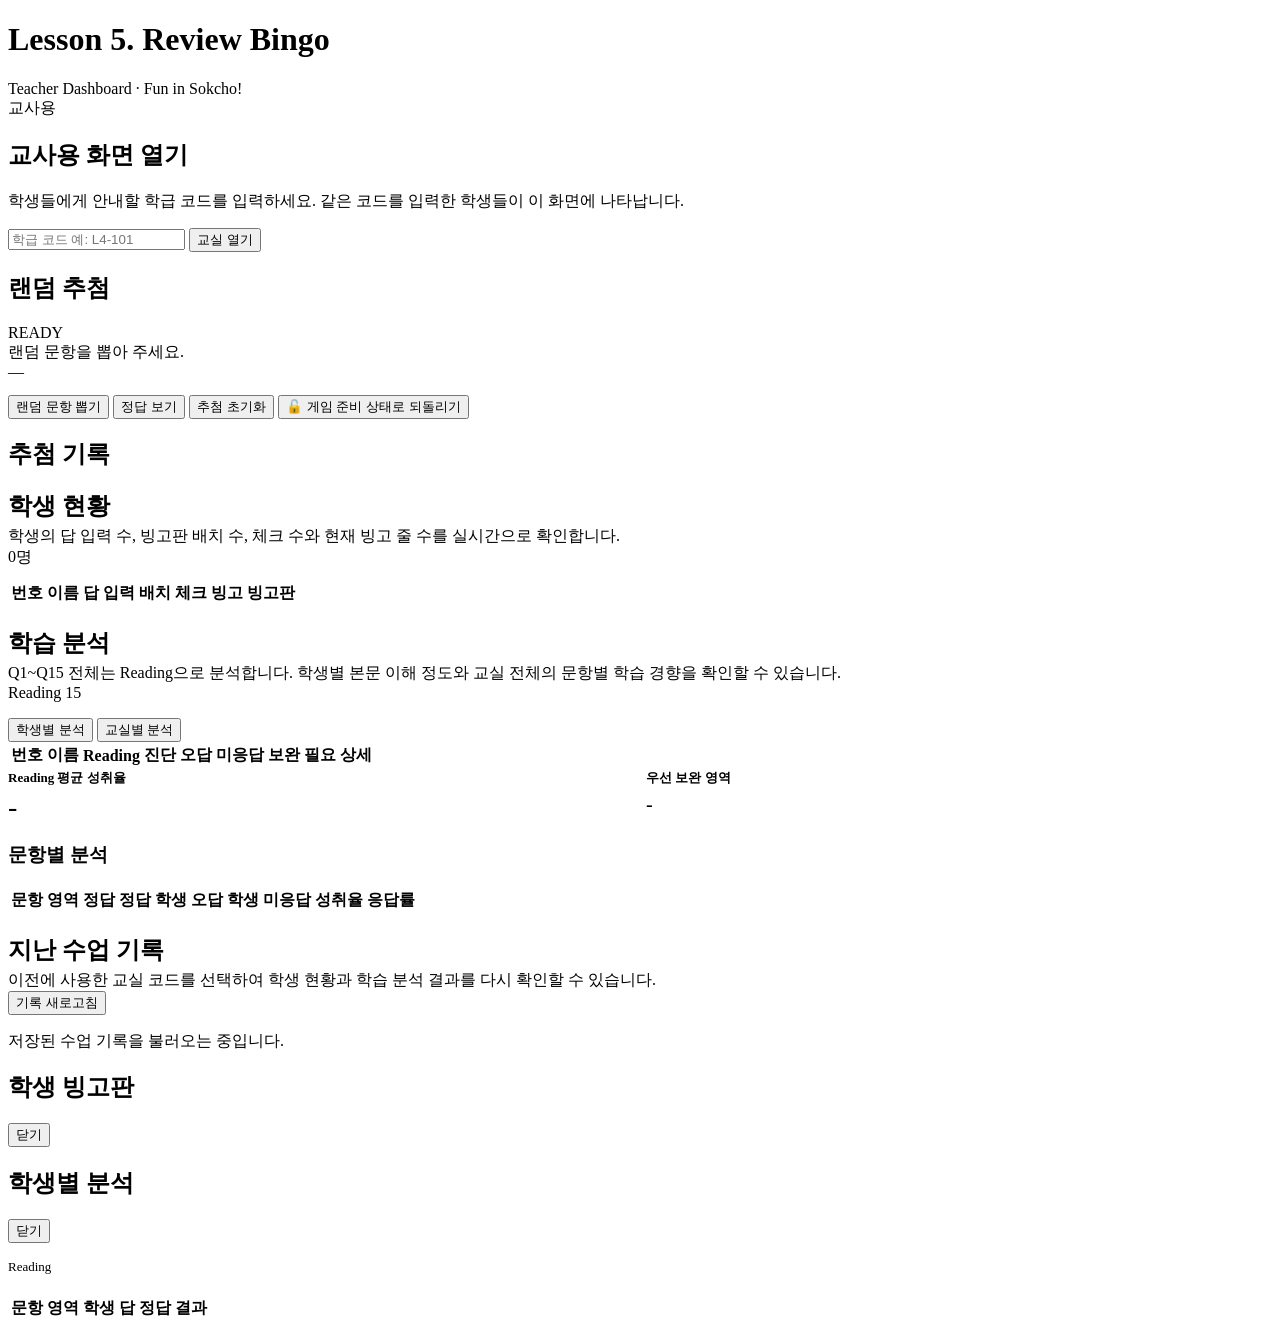
==== teacher.html @ b5d5d119 "Add files via upload" ====
<!doctype html>
<html lang="ko">

<head>
  <meta charset="utf-8">

  <meta
    name="viewport"
    content="width=device-width, initial-scale=1"
  >

  <title>
    Lesson 5. Review Bingo - Teacher
  </title>

  <link
    rel="stylesheet"
    href="./css/style.css"
  >
</head>


<body>

<div class="container">


  <!-- =========================
       상단 제목
  ========================== -->

  <header>

    <div>

      <h1>
        Lesson 5. Review Bingo
      </h1>

      <div class="sub">
        Teacher Dashboard · Fun in Sokcho!
      </div>

    </div>

    <div class="badge">
      교사용
    </div>

  </header>



  <!-- =========================
       교실 입장
  ========================== -->

  <section
    id="teacherJoin"
    class="card"
  >

    <h2>
      교사용 화면 열기
    </h2>

    <p class="note">
      학생들에게 안내할 학급 코드를 입력하세요.
      같은 코드를 입력한 학생들이 이 화면에 나타납니다.
    </p>


    <div class="row">

      <input
        id="roomCode"
        placeholder="학급 코드 예: L4-101"
        style="max-width:420px"
      >

      <button
        id="openRoomBtn"
        class="primary"
      >
        교실 열기
      </button>

    </div>

  </section>



  <!-- =========================
       교사용 대시보드
  ========================== -->

  <main
    id="dashboard"
    class="hidden"
  >


    <!-- 현재 학급 코드 -->

    <div
      id="roomInfo"
      class="status"
    >
    </div>

   
    <!-- =========================
         랜덤 추첨 + 추첨 기록
    ========================== -->

    <div
      class="teacher-grid"
      style="margin-top:16px"
    >


      <!-- 랜덤 추첨 -->

      <section class="card">

        <h2>
          랜덤 추첨
        </h2>


        <div class="draw">


          <!-- 문제 번호 -->

          <div
            id="drawNo"
            class="draw-no"
          >
            READY
          </div>


          <!-- 문제 -->

          <div
            id="drawQ"
            class="draw-q"
          >
            랜덤 문항을 뽑아 주세요.
          </div>


          <!-- 정답 -->

          <div
            id="drawA"
            class="draw-a"
          >
            —
          </div>


          <!-- 버튼 -->

          <div
            class="row"
            style="
              justify-content:center;
              margin-top:14px;
            "
          >

            <button
              id="drawBtn"
              class="success"
            >
              랜덤 문항 뽑기
            </button>


            <button
              id="revealAnswerBtn"
              class="secondary hidden"
            >
              정답 보기
            </button>


            <button
              id="resetDrawBtn"
              class="ghost"
            >
              추첨 초기화
            </button>

            <button
  id="unlockGameBtn"
  class="ghost"
  type="button"
>
  🔓 게임 준비 상태로 되돌리기
</button>

          </div>


        </div>

      </section>



      <!-- 추첨 기록 -->

      <section class="card">

        <h2>
          추첨 기록
        </h2>

        <div id="drawHistory">
        </div>

      </section>


    </div>



    <!-- =========================
         학생 현황
    ========================== -->

    <section class="card">


      <div
        class="row"
        style="justify-content:space-between"
      >

        <div>

          <h2
            style="margin-bottom:4px"
          >
            학생 현황
          </h2>

          <div class="note">
            학생의 답 입력 수, 빙고판 배치 수,
            체크 수와 현재 빙고 줄 수를
            실시간으로 확인합니다.
          </div>

        </div>


        <div
          id="studentCount"
          class="badge"
        >
          0명
        </div>

      </div>



      <div
        style="
          overflow:auto;
          margin-top:12px;
        "
      >

        <table>

          <thead>

            <tr>

              <th>
                번호
              </th>

              <th>
                이름
              </th>

              <th>
                답 입력
              </th>

              <th>
                배치
              </th>

              <th>
                체크
              </th>

              <th>
                빙고
              </th>

              <th>
                빙고판
              </th>

            </tr>

          </thead>


          <tbody id="studentRows">
          </tbody>

        </table>

      </div>


    </section>

<!-- =========================
     학습 분석
========================== -->

<section class="card">

  <div
    class="row"
    style="justify-content:space-between"
  >

    <div>

      <h2 style="margin-bottom:4px">
        학습 분석
      </h2>

      <div class="note">
        Q1~Q15 전체는 Reading으로 분석합니다.
        학생별 본문 이해 정도와 교실 전체의 문항별 학습 경향을 확인할 수 있습니다.
      </div>

    </div>


    <div class="badge">
      Reading 15
    </div>

  </div>


  <!-- 분석 화면 선택 버튼 -->

  <div
    class="tabs"
    style="margin-top:16px"
  >

    <button
  id="studentAnalysisTab"
  class="tab"
  type="button"
>
  학생별 분석
</button>

<button
  id="classAnalysisTab"
  class="tab"
  type="button"
>
  교실별 분석
</button>

  </div>



  <!-- =========================
       학생별 분석
  ========================== -->

  <div
  id="studentAnalysisPanel"
  class="hidden"
>

    <div style="overflow:auto">

      <table>

        <thead>

          <tr>

            <th>
              번호
            </th>

            <th>
              이름
            </th>

            <th>
              Reading
            </th>

            <th>
              진단
            </th>

            <th>
              오답
            </th>

            <th>
              미응답
            </th>

            <th>
              보완 필요
            </th>

            <th>
              상세
            </th>

          </tr>

        </thead>


        <tbody id="studentAnalysisRows">
        </tbody>

      </table>

    </div>

  </div>



  <!-- =========================
       교실별 분석
  ========================== -->

  <div
    id="classAnalysisPanel"
    class="hidden"
  >


    <!-- 영역별 요약 -->

    <div
      style="
        display:grid;
        grid-template-columns:
        repeat(auto-fit,minmax(220px,1fr));
        gap:12px;
        margin-bottom:16px;
      "
    >


      <!-- Reading -->

      <div
        class="status"
        style="margin-top:0"
      >

        <div
          style="
            font-size:13px;
            font-weight:700;
          "
        >
          Reading 평균 성취율
        </div>


        <div
          id="classReadingRate"
          style="
            font-size:28px;
            margin-top:4px;
          "
        >
          -
        </div>


        <div
          id="classReadingMeta"
          class="note"
        >
        </div>

      </div>



      


      <!-- 우선 보완 영역 -->

      <div
        class="status"
        style="margin-top:0"
      >

        <div
          style="
            font-size:13px;
            font-weight:700;
          "
        >
          우선 보완 영역
        </div>


        <div
          id="classPriority"
          style="
            font-size:20px;
            margin-top:6px;
          "
        >
          -
        </div>


        <div
          id="classPriorityMeta"
          class="note"
        >
        </div>

      </div>


    </div>



    <!-- 문항별 분석 -->

    <h3>
      문항별 분석
    </h3>


    <div style="overflow:auto">

      <table>

        <thead>

          <tr>

            <th>
              문항
            </th>

            <th>
              영역
            </th>

            <th>
              정답
            </th>

            <th>
              정답 학생
            </th>

            <th>
              오답 학생
            </th>

            <th>
              미응답
            </th>

            <th>
              성취율
            </th>

            <th>
              응답률
            </th>

          </tr>

        </thead>


        <tbody id="questionAnalysisRows">
        </tbody>

      </table>

    </div>

  </div>

</section>

<!-- =========================
     지난 수업 기록
========================== -->

<section class="card">

  <div
    class="row"
    style="
      justify-content:space-between;
      align-items:center;
    "
  >

    <div>

      <h2 style="margin-bottom:4px">
        지난 수업 기록
      </h2>

      <div class="note">
        이전에 사용한 교실 코드를 선택하여
        학생 현황과 학습 분석 결과를 다시 확인할 수 있습니다.
      </div>

    </div>

    <button
      id="refreshRoomHistoryBtn"
      class="ghost"
      type="button"
    >
      기록 새로고침
    </button>

  </div>


  <!-- 저장된 수업 목록 -->

  <div
    id="roomHistoryList"
    style="margin-top:16px"
  >

    <div class="note">
      저장된 수업 기록을 불러오는 중입니다.
    </div>

  </div>

</section>

  </main>

</div>



<!-- =========================
     학생 빙고판 보기 모달
========================== -->

<div
  id="boardModal"
  class="modal hidden"
>

  <div class="modal-box">


    <div
      class="row"
      style="justify-content:space-between"
    >

      <h2 id="modalTitle">
        학생 빙고판
      </h2>


      <button
        id="closeModal"
        class="ghost"
      >
        닫기
      </button>

    </div>



    <div
      id="modalBoard"
      class="bingo-grid"
    >
    </div>



    <div
      id="modalStatus"
      class="status"
    >
    </div>


  </div>

</div>

<!-- =========================
     학생별 학습 분석 상세 창
========================== -->

<div
  id="analysisModal"
  class="modal hidden"
>

  <div class="modal-box">


    <!-- 제목 + 닫기 -->

    <div
      class="row"
      style="justify-content:space-between"
    >

      <h2 id="analysisModalTitle">
        학생별 분석
      </h2>


      <button
        id="closeAnalysisModal"
        class="ghost"
      >
        닫기
      </button>

    </div>



    <!-- 학생 종합 진단 -->

    <div
      id="studentAnalysisSummary"
      class="status"
    >
    </div>



    <!-- Reading 결과 -->

    <div
      style="
        display:grid;
        grid-template-columns:
        repeat(auto-fit,minmax(220px,1fr));
        gap:12px;
        margin:16px 0;
      "
    >


      <!-- Reading -->

      <div
        class="status"
        style="margin-top:0"
      >

        <div style="font-size:13px">
          Reading
        </div>

        <div
          id="detailReading"
          style="
            font-size:24px;
            margin-top:4px;
          "
        >
        </div>

      </div>



     

    </div>



    <!-- 학생별 Q1~Q15 결과 -->

    <div style="overflow:auto">

      <table>

        <thead>

          <tr>

            <th>
              문항
            </th>

            <th>
              영역
            </th>

            <th>
              학생 답
            </th>

            <th>
              정답
            </th>

            <th>
              결과
            </th>

          </tr>

        </thead>


        <tbody id="studentDetailRows">
        </tbody>

      </table>

    </div>


  </div>

</div>

<!-- 교사용 JavaScript -->

<script
  type="module"
  src="./js/teacher.js"
>
</script>


</body>

</html>
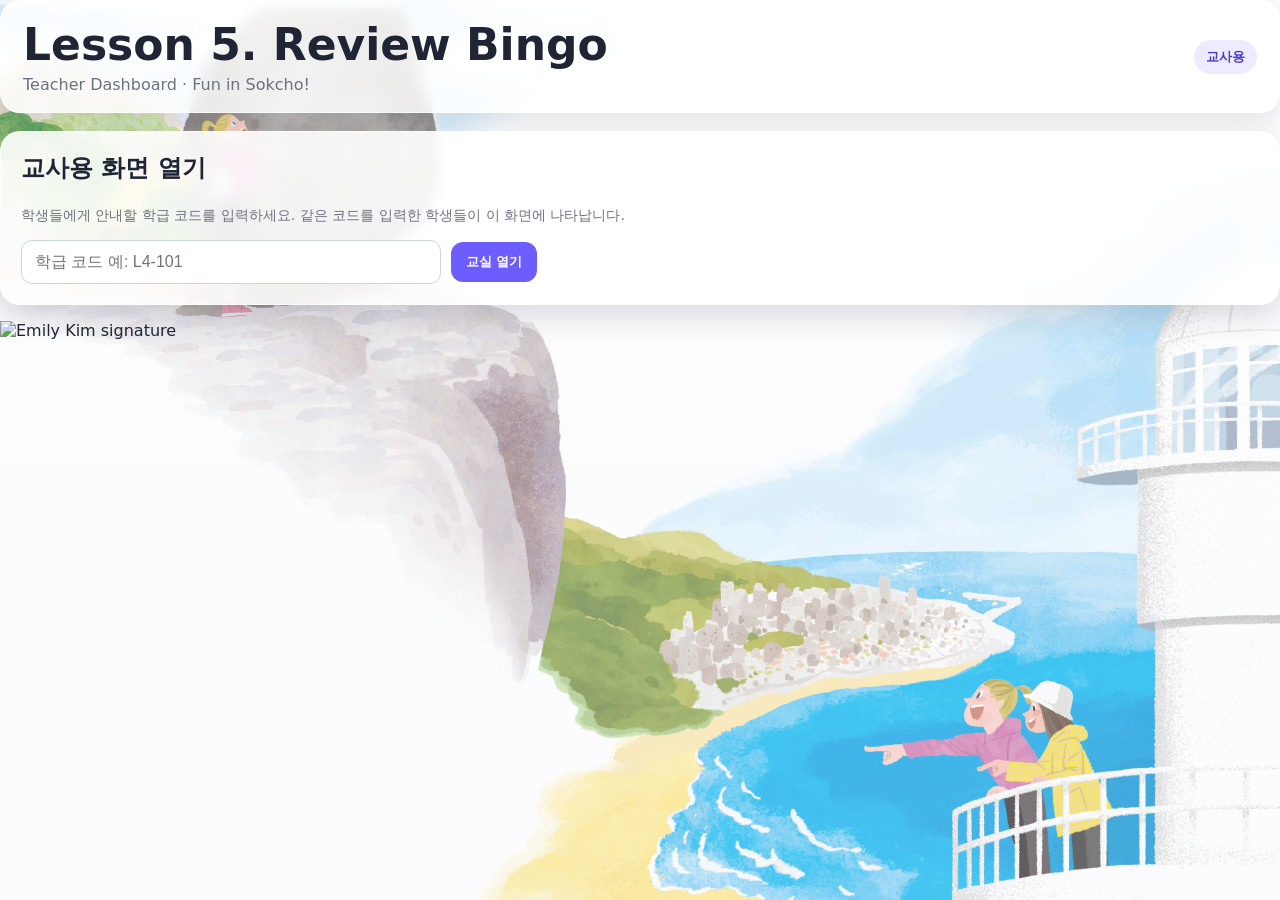
==== commit 8605df61: "Fix script tag duplication in teacher.html" ====
--- a/teacher.html
+++ b/teacher.html
@@ -872,7 +872,16 @@
 >
 </script>
 
+<script
+  type="module"
+  src="./js/teacher.js"
+>
+</script>
+
+<img src="./emily-sign.png" alt="Emily Kim signature" class="corner-seal">
 
 </body>
-
-</html>+</html>
+</body>
+
+</html>
--- a/css/style.css
+++ b/css/style.css
@@ -0,0 +1,126 @@
+
+:root{
+  --bg:#f6f7fb;--card:#fff;--text:#202536;--muted:#6b7280;--line:#dce1ec;
+  --primary:#6d5dfc;--primary-soft:#eeeaff;--green:#119b67;--yellow:#f6c74c;
+  --red:#e95252;--navy:#171a2b;
+}
+*{box-sizing:border-box}
+body{
+  margin:0;
+  min-height:100vh;
+
+  font-family:
+    system-ui,
+    -apple-system,
+    "Segoe UI",
+    "Noto Sans KR",
+    sans-serif;
+
+  color:var(--text);
+
+  background-image:
+    linear-gradient(
+      rgba(255,255,255,0.18),
+      rgba(245,247,255,0.28)
+    ),
+    url("../images/lesson5-bg.png");
+
+  background-size:cover;
+  background-position:center center;
+  background-repeat:no-repeat;
+  background-attachment:fixed;
+}
+header{
+  display:flex;
+  justify-content:space-between;
+  gap:12px;
+  align-items:center;
+
+  margin-bottom:18px;
+
+  padding:18px 22px;
+
+  background:rgba(255,255,255,0.82);
+
+  border:1px solid rgba(255,255,255,0.65);
+
+  border-radius:20px;
+
+  box-shadow:
+    0 8px 24px rgba(30,40,70,0.12);
+
+  backdrop-filter:blur(7px);
+  -webkit-backdrop-filter:blur(7px);
+}
+h1{margin:0;font-size:clamp(28px,4vw,44px)}
+h2{margin-top:0}
+.sub{color:var(--muted);margin-top:5px}
+.badge{padding:8px 12px;border-radius:999px;background:var(--primary-soft);color:#4c3bc6;font-weight:800;font-size:13px}
+.card{
+  background:rgba(255,255,255,0.88);
+
+  border:1px solid rgba(255,255,255,0.65);
+
+  border-radius:20px;
+
+  padding:20px;
+
+  box-shadow:
+    0 12px 30px rgba(30,40,70,0.16);
+
+  margin-bottom:16px;
+
+  backdrop-filter:blur(8px);
+  -webkit-backdrop-filter:blur(8px);
+}
+.hidden{display:none!important}
+.row{display:flex;gap:10px;align-items:center;flex-wrap:wrap}
+input{width:100%;padding:12px 13px;border:1px solid #cbd5e1;border-radius:11px;font-size:16px}
+.login-grid{display:grid;grid-template-columns:1fr 1fr 1fr;gap:10px}
+button{border:0;border-radius:12px;padding:11px 15px;font-weight:800;cursor:pointer}
+.primary{background:var(--primary);color:#fff}.secondary{background:#eef2ff;color:#4338ca}.success{background:var(--green);color:#fff}.danger{background:#fee2e2;color:#b91c1c}.ghost{background:#fff;border:1px solid var(--line)}
+.tabs{display:flex;gap:8px;flex-wrap:wrap;margin:15px 0}
+.tab{background:#fff;border:1px solid var(--line);color:#4b5563}.tab.active{background:var(--primary);color:white}
+.q-list{display:grid;gap:10px}
+.q-card{border:1px solid var(--line);border-radius:14px;padding:14px}
+.q-no{color:#5b21b6;font-weight:900}.q-text{line-height:1.5;margin:5px 0 10px}
+.note{font-size:14px;color:var(--muted);line-height:1.6}
+.pool{display:flex;gap:8px;flex-wrap:wrap;margin:14px 0}
+.token{background:white;border:1px solid var(--line);font-size:14px}
+.token.selected{background:var(--primary-soft);border-color:var(--primary);color:#4c3bc6}
+.token.used{opacity:.35;text-decoration:line-through}
+.bingo-grid{display:grid;grid-template-columns:repeat(4,1fr);gap:9px;max-width:720px;margin:18px auto}
+.cell{aspect-ratio:1/1;border:2px dashed #c9cfdf;border-radius:15px;display:flex;align-items:center;justify-content:center;text-align:center;padding:7px;font-weight:800;position:relative;user-select:none}
+.cell.filled{border-style:solid;background:#f8f7ff;border-color:#a5b4fc;cursor:pointer}.cell.free{background:#fff5ce;border-color:var(--yellow)}
+.cell.empty{opacity:.35}.cell.marked::after{content:"✓";position:absolute;inset:0;display:flex;align-items:center;justify-content:center;font-size:60px;color:rgba(17,155,103,.72)}
+.cell.line{outline:4px solid rgba(109,93,252,.22)}
+.small{font-size:12px;color:var(--muted);display:block;margin-bottom:4px}
+.status{
+  padding:12px;
+
+  border-radius:12px;
+
+  background:rgba(238,242,255,0.90);
+
+  color:#3730a3;
+
+  font-weight:800;
+
+  text-align:center;
+
+  margin-top:12px;
+
+  border:1px solid rgba(255,255,255,0.65);
+
+  backdrop-filter:blur(5px);
+  -webkit-backdrop-filter:blur(5px);
+}
+.draw{background:var(--navy);color:#fff;border-radius:20px;padding:24px;text-align:center}
+.draw-no{color:#c7d2fe;font-size:20px}.draw-q{font-size:clamp(20px,3vw,32px);font-weight:900;line-height:1.4;margin:12px}.draw-a{font-size:clamp(28px,4vw,48px);font-weight:1000;color:#fef08a}
+.teacher-grid{display:grid;grid-template-columns:1.1fr .9fr;gap:16px}
+table{width:100%;border-collapse:collapse}th,td{padding:10px;border-bottom:1px solid #e5e7eb;text-align:left;font-size:14px}th{background:#f8fafc}
+.student-card{border:1px solid var(--line);border-radius:14px;padding:12px;margin:8px 0}
+.modal{position:fixed;inset:0;background:rgba(0,0,0,.46);display:flex;align-items:center;justify-content:center;padding:20px;z-index:10}
+.modal-box{background:#fff;width:min(820px,100%);max-height:90vh;overflow:auto;border-radius:20px;padding:20px}
+.current-call{border:2px solid #c4b5fd;background:#f5f3ff;border-radius:16px;padding:15px;text-align:center;margin-bottom:14px}
+@media(max-width:760px){.container{padding:12px}.login-grid,.teacher-grid{grid-template-columns:1fr}.cell{font-size:12px;border-radius:10px}.bingo-grid{gap:6px}}
